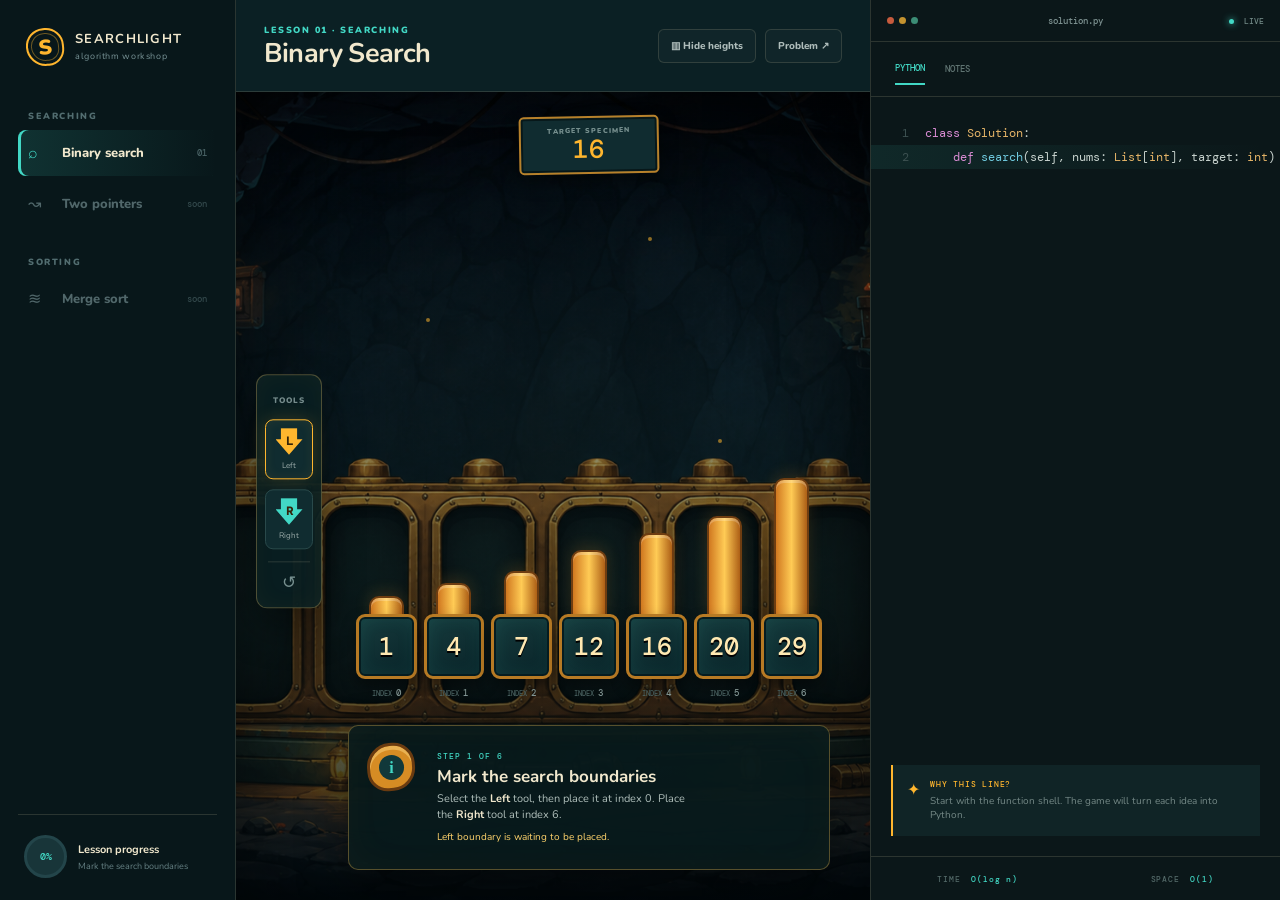
==== index.html @ 412e95cf "Build gamified binary search tutorial" ====
<!doctype html>
<html lang="en">
  <head>
    <meta charset="UTF-8" />
    <meta name="viewport" content="width=device-width, initial-scale=1.0" />
    <meta name="theme-color" content="#071419" />
    <title>Searchlight — Learn Binary Search</title>
    <link rel="preconnect" href="https://fonts.googleapis.com">
    <link rel="preconnect" href="https://fonts.gstatic.com" crossorigin>
    <link href="https://fonts.googleapis.com/css2?family=DM+Mono:wght@400;500&family=Nunito:wght@600;700;800;900&display=swap" rel="stylesheet">
    <link rel="stylesheet" href="styles.css" />
  </head>
  <body>
    <div class="app-shell">
      <aside class="lesson-nav" aria-label="Algorithm lessons">
        <a class="brand" href="#" aria-label="Searchlight home">
          <span class="brand-mark">S</span>
          <span class="brand-copy"><strong>SEARCHLIGHT</strong><small>algorithm workshop</small></span>
        </a>

        <p class="nav-label">SEARCHING</p>
        <button class="nav-item active" type="button">
          <span class="nav-icon">⌕</span><span>Binary search</span><em>01</em>
        </button>
        <button class="nav-item locked" type="button" disabled>
          <span class="nav-icon">↝</span><span>Two pointers</span><em>soon</em>
        </button>

        <p class="nav-label">SORTING</p>
        <button class="nav-item locked" type="button" disabled>
          <span class="nav-icon">≋</span><span>Merge sort</span><em>soon</em>
        </button>

        <div class="nav-footer">
          <div class="progress-ring" id="nav-progress">0%</div>
          <div><strong>Lesson progress</strong><small id="progress-copy">Set your boundaries</small></div>
        </div>
      </aside>

      <main class="game-panel">
        <header class="game-header">
          <div>
            <span class="eyebrow">LESSON 01 · SEARCHING</span>
            <h1>Binary Search</h1>
          </div>
          <div class="header-actions">
            <button class="sound-button" id="histogram-toggle" type="button" aria-pressed="true">▥ <span>Hide heights</span></button>
            <a class="reference-link" href="https://neetcode.io/problems/binary-search/question" target="_blank" rel="noreferrer">Problem ↗</a>
          </div>
        </header>

        <section class="game-world" aria-label="Interactive binary search game">
          <div class="atmosphere"><span></span><span></span><span></span></div>

          <aside class="tool-rack">
            <span class="tool-rack-label">TOOLS</span>
            <button class="pointer-tool left-tool active" data-tool="left" type="button">
              <span class="pointer-glyph">L</span><small>Left</small>
            </button>
            <button class="pointer-tool right-tool" data-tool="right" type="button">
              <span class="pointer-glyph">R</span><small>Right</small>
            </button>
            <div class="rack-line"></div>
            <button class="tiny-tool" id="reset-pointers" type="button" title="Reset pointers">↺</button>
          </aside>

          <div class="lesson-stage">
            <div class="target-readout">
              <span>TARGET SPECIMEN</span>
              <strong id="target-value">16</strong>
            </div>

            <div class="array-rig" id="array-rig" aria-label="Sorted array"></div>

            <div class="coach-box">
              <div class="coach-avatar" aria-hidden="true"><span>i</span></div>
              <div class="coach-copy">
                <span class="stage-count" id="stage-count">STEP 1 OF 6</span>
                <h2 id="coach-title">Mark the search boundaries</h2>
                <p id="coach-text">Select the <b>Left</b> tool, then place it at index 0. Place the <b>Right</b> tool at index 6.</p>
                <p class="range-sentence" id="range-sentence" aria-live="polite">No range selected yet.</p>
              </div>
              <div class="coach-actions" id="coach-actions"></div>
            </div>
          </div>
        </section>
      </main>

      <aside class="code-panel">
        <div class="code-heading">
          <div><span class="window-dot"></span><span class="window-dot"></span><span class="window-dot"></span></div>
          <span>solution.py</span>
          <span class="sync-status"><i></i> LIVE</span>
        </div>
        <div class="code-wrap">
          <div class="code-tabs"><button class="active">PYTHON</button><button id="notes-tab">NOTES</button></div>
          <pre class="code-block" id="code-block" aria-label="Python solution"></pre>
          <div class="code-note" id="code-note">
            <span class="note-pin">✦</span>
            <div><strong>YOUR CODEBOOK</strong><p>Each idea you master becomes a line of working code.</p></div>
          </div>
        </div>
        <div class="complexity-strip">
          <span>TIME <b>O(log n)</b></span>
          <span>SPACE <b>O(1)</b></span>
        </div>
      </aside>
    </div>

    <div class="modal-backdrop" id="concept-modal" hidden>
      <section class="concept-modal" role="dialog" aria-modal="true" aria-labelledby="modal-title">
        <button class="modal-close" id="modal-close" type="button" aria-label="Close">×</button>
        <div id="modal-content"></div>
      </section>
    </div>

    <script src="app.js"></script>
  </body>
</html>
---- styles.css ----
:root {
  --ink: #071419;
  --deep: #0a2025;
  --panel: #102c30;
  --paper: #f1e8cd;
  --paper-dim: #c8bfa8;
  --amber: #ffb62e;
  --amber-soft: #ffd36c;
  --teal: #42d8c5;
  --red: #ff6d4a;
  --line: rgba(235, 222, 183, .15);
  --nav-w: 236px;
  --code-w: 410px;
}

* { box-sizing: border-box; }
html, body { margin: 0; min-height: 100%; background: var(--ink); color: var(--paper); }
body { font-family: "Nunito", sans-serif; overflow: hidden; }
button, a { font: inherit; }
button { color: inherit; }

.app-shell {
  display: grid;
  grid-template-columns: var(--nav-w) minmax(560px, 1fr) var(--code-w);
  width: 100vw;
  height: 100vh;
  min-height: 700px;
}

.lesson-nav {
  position: relative;
  z-index: 10;
  padding: 28px 18px 22px;
  background: #08171a;
  border-right: 1px solid var(--line);
  display: flex;
  flex-direction: column;
}

.brand { color: var(--paper); text-decoration: none; display: flex; gap: 11px; align-items: center; margin: 0 8px 44px; }
.brand-mark {
  width: 38px; height: 38px; border: 2px solid var(--amber); color: var(--amber);
  display: grid; place-items: center; font-size: 21px; font-weight: 900;
  border-radius: 50% 50% 45% 55%; transform: rotate(-5deg);
  box-shadow: inset 0 0 0 3px #08171a, inset 0 0 0 4px rgba(255,182,46,.4);
}
.brand-copy { display: flex; flex-direction: column; line-height: 1.05; }
.brand-copy strong { letter-spacing: .1em; font-size: 13px; }
.brand-copy small { color: #789396; font-size: 9px; letter-spacing: .07em; margin-top: 5px; }
.nav-label { color: #526d70; font-size: 9px; font-weight: 900; letter-spacing: .18em; margin: 0 10px 8px; }
.nav-item {
  border: 0; background: transparent; width: 100%; min-height: 46px; padding: 0 10px;
  display: grid; grid-template-columns: 26px 1fr auto; gap: 8px; align-items: center;
  text-align: left; color: #789396; border-radius: 8px; margin-bottom: 5px; cursor: pointer;
}
.nav-item span:nth-child(2) { font-size: 13px; font-weight: 800; }
.nav-item em { font-style: normal; font: 500 9px "DM Mono"; color: #496265; }
.nav-item.active { color: var(--paper); background: linear-gradient(90deg, rgba(66,216,197,.14), transparent); box-shadow: inset 3px 0 var(--teal); }
.nav-item.active .nav-icon { color: var(--teal); }
.nav-item.locked { opacity: .65; cursor: not-allowed; }
.nav-label:not(:first-of-type) { margin-top: 24px; }
.nav-footer { margin-top: auto; border-top: 1px solid var(--line); padding: 20px 6px 0; display: flex; gap: 11px; align-items: center; }
.progress-ring { width: 43px; height: 43px; display: grid; place-items: center; border-radius: 50%; border: 3px solid #23454a; color: var(--teal); font: 500 10px "DM Mono"; }
.nav-footer div:last-child { display: flex; flex-direction: column; }
.nav-footer strong { font-size: 11px; }
.nav-footer small { color: #668184; font-size: 9px; margin-top: 3px; }

.game-panel { min-width: 0; display: flex; flex-direction: column; background: #0a1b1f; }
.game-header { height: 92px; flex: 0 0 92px; display: flex; align-items: center; justify-content: space-between; padding: 18px 28px; border-bottom: 1px solid var(--line); background: #0b2024; }
.eyebrow { display: block; color: var(--teal); font-size: 9px; font-weight: 900; letter-spacing: .17em; margin-bottom: 4px; }
h1 { font-size: 27px; line-height: 1; margin: 0; letter-spacing: -.03em; }
.header-actions { display: flex; gap: 9px; align-items: center; }
.sound-button, .reference-link { border: 1px solid var(--line); background: rgba(255,255,255,.025); color: #aebcba; border-radius: 6px; padding: 9px 12px; font-size: 10px; font-weight: 800; text-decoration: none; cursor: pointer; transition: .2s; }
.sound-button:hover, .reference-link:hover { border-color: rgba(255,182,46,.6); color: var(--paper); transform: translateY(-1px); }

.game-world {
  position: relative; flex: 1; min-height: 0; overflow: hidden;
  background: linear-gradient(rgba(2,12,15,.22), rgba(2,12,15,.72)), url("assets/search-rig-bg.png") center / cover no-repeat;
}
.game-world::after { content: ""; position: absolute; inset: 0; pointer-events: none; box-shadow: inset 0 0 120px rgba(0,0,0,.55); }
.atmosphere span { position: absolute; width: 4px; height: 4px; border-radius: 50%; background: var(--amber); opacity: .55; animation: float 7s infinite ease-in-out; }
.atmosphere span:nth-child(1) { left: 30%; top: 28%; }
.atmosphere span:nth-child(2) { left: 65%; top: 18%; animation-delay: -2s; }
.atmosphere span:nth-child(3) { left: 76%; top: 43%; animation-delay: -4s; }
@keyframes float { 50% { transform: translate(15px,-35px); opacity: .12; } }

.tool-rack { position: absolute; z-index: 4; left: 20px; top: 50%; transform: translateY(-52%); width: 66px; padding: 12px 8px; border: 1px solid rgba(255,207,109,.28); border-radius: 11px; background: rgba(9,31,34,.93); box-shadow: 0 18px 40px rgba(0,0,0,.4), inset 0 0 25px rgba(255,182,46,.04); text-align: center; }
.tool-rack-label { color: #758b8b; font-size: 8px; letter-spacing: .15em; font-weight: 900; }
.pointer-tool { width: 48px; height: 60px; margin-top: 10px; border: 1px solid #29494a; border-radius: 8px; background: #102c30; cursor: pointer; display: flex; flex-direction: column; align-items: center; justify-content: center; transition: .2s; }
.pointer-tool:hover { transform: translateY(-2px); border-color: #587575; }
.pointer-tool.active { border-color: var(--amber); box-shadow: 0 0 18px rgba(255,182,46,.18), inset 0 0 12px rgba(255,182,46,.08); }
.pointer-glyph { display: grid; place-items: center; width: 27px; height: 27px; clip-path: polygon(50% 100%, 0 42%, 20% 42%, 20% 0, 80% 0, 80% 42%, 100% 42%); background: var(--amber); color: #35230a; font: 900 12px "DM Mono"; }
.right-tool .pointer-glyph { background: var(--teal); }
.pointer-tool small { font-size: 8px; margin-top: 5px; color: #9cacaa; }
.rack-line { height: 1px; background: var(--line); margin: 12px 3px 8px; }
.tiny-tool { border: 0; background: transparent; color: #77908f; cursor: pointer; font-size: 17px; }

.lesson-stage { position: relative; z-index: 2; width: min(900px, calc(100% - 120px)); height: 100%; margin-left: 96px; display: flex; flex-direction: column; align-items: center; justify-content: flex-end; padding: 34px 16px 30px; }
.target-readout { position: absolute; top: 24px; left: 50%; transform: translateX(-50%) rotate(-1deg); min-width: 140px; padding: 8px 18px; text-align: center; background: #102c30; border: 2px solid #b7812b; border-radius: 5px; box-shadow: 0 7px 18px rgba(0,0,0,.35), inset 0 0 0 2px #071719; }
.target-readout span { display: block; color: #77908f; font-size: 7px; letter-spacing: .16em; font-weight: 900; }
.target-readout strong { display: block; color: var(--amber); font: 500 26px "DM Mono"; line-height: 1.1; }

.array-rig { width: min(760px, 100%); display: grid; grid-template-columns: repeat(7, 1fr); gap: 7px; align-items: end; margin-bottom: 26px; padding: 0 8px; }
.array-cell { position: relative; height: 280px; display: flex; flex-direction: column; justify-content: flex-end; align-items: stretch; cursor: pointer; user-select: none; outline: none; border: 0; padding: 0; color: inherit; background: transparent; }
.histogram { width: 58%; min-height: 10px; margin: 0 auto -4px; border-radius: 10px 10px 2px 2px; background: linear-gradient(90deg, #d07820, #ffcb55 50%, #ad5f16); border: 2px solid #6e3d11; box-shadow: inset 0 3px rgba(255,255,255,.22), 0 -4px 16px rgba(255,172,42,.14); transition: height .45s cubic-bezier(.2,.9,.3,1), opacity .25s, filter .3s; transform-origin: bottom; }
.cell-body { position: relative; height: 65px; display: grid; place-items: center; background: linear-gradient(150deg, #163b3d, #092328); border: 3px solid #b77a24; border-radius: 9px; box-shadow: inset 0 0 0 2px #061c20, inset 0 0 18px rgba(66,216,197,.1), 0 8px 15px rgba(0,0,0,.4); transition: .3s; }
.cell-value { color: #ffe9b2; font: 500 clamp(17px, 2vw, 25px) "DM Mono"; text-shadow: 0 2px #000; }
.cell-index { text-align: center; font: 500 9px "DM Mono"; color: #8ca09e; margin-top: 8px; }
.cell-index::before { content: "INDEX "; color: #506a69; font-size: 7px; }
.pointer-marker { position: absolute; bottom: -44px; left: 50%; transform: translateX(-50%); display: flex; gap: 2px; z-index: 5; }
.marker { width: 29px; height: 29px; display: grid; place-items: center; clip-path: polygon(50% 0, 100% 58%, 78% 58%, 78% 100%, 22% 100%, 22% 58%, 0 58%); color: #2d1b05; background: var(--amber); font: 900 11px "DM Mono"; filter: drop-shadow(0 4px 3px rgba(0,0,0,.5)); animation: markerIn .3s cubic-bezier(.2,1.5,.4,1); }
.marker.right { background: var(--teal); color: #062f2c; }
@keyframes markerIn { from { transform: translateY(12px); opacity: 0; } }
.array-cell.out-of-range .histogram { filter: grayscale(1) brightness(.32); opacity: .48; }
.array-cell.out-of-range .cell-body { filter: grayscale(.8) brightness(.45); border-color: #405151; transform: scale(.94); }
.array-cell.is-mid .cell-body { border-color: var(--amber-soft); transform: translateY(-6px); box-shadow: inset 0 0 0 2px #061c20, 0 0 28px rgba(255,182,46,.45); }
.array-cell.is-mid::before { content: "MID"; position: absolute; bottom: 119px; left: 50%; transform: translateX(-50%); color: var(--amber-soft); font: 900 9px "DM Mono"; letter-spacing: .12em; }
.array-cell.found .cell-body { border-color: var(--teal); animation: foundPulse .8s infinite alternate; }
@keyframes foundPulse { to { box-shadow: 0 0 36px rgba(66,216,197,.7), inset 0 0 20px rgba(66,216,197,.25); } }
.array-rig.hide-histograms .histogram { height: 4px !important; opacity: .12; }

.coach-box { width: min(760px, 100%); min-height: 145px; display: grid; grid-template-columns: 54px 1fr auto; gap: 16px; align-items: start; padding: 17px 18px; background: rgba(8,26,28,.96); border: 1px solid rgba(255,199,83,.32); border-radius: 10px; box-shadow: 0 20px 50px rgba(0,0,0,.45), inset 0 0 40px rgba(255,182,46,.035); }
.coach-avatar { width: 48px; height: 48px; display: grid; place-items: center; border-radius: 50% 44% 48% 42%; background: #d68c24; border: 3px solid #6a3b10; box-shadow: inset 0 4px rgba(255,222,139,.45); transform: rotate(-5deg); }
.coach-avatar span { width: 25px; height: 25px; display: grid; place-items: center; border-radius: 50%; background: #11383a; color: var(--teal); font-family: Georgia, serif; font-weight: 900; transform: rotate(5deg); }
.stage-count { color: var(--teal); font: 500 8px "DM Mono"; letter-spacing: .12em; }
.coach-copy h2 { margin: 3px 0 4px; font-size: 17px; line-height: 1.1; }
.coach-copy p { margin: 0; color: #aebdb9; font-size: 11px; line-height: 1.45; max-width: 550px; }
.coach-copy b { color: var(--paper); }
.coach-copy .range-sentence { color: var(--amber-soft); margin-top: 7px; font-size: 10px; }
.coach-actions { align-self: center; display: flex; flex-direction: column; gap: 7px; min-width: 108px; }
.action-button { border: 1px solid #8b621d; background: linear-gradient(#d99222, #a96916); color: #171109; border-radius: 5px; padding: 9px 12px; font-size: 10px; font-weight: 900; cursor: pointer; box-shadow: inset 0 2px rgba(255,228,151,.35), 0 4px 0 #56350c; transition: .15s; }
.action-button:hover { transform: translateY(-1px); filter: brightness(1.1); }
.action-button:active { transform: translateY(3px); box-shadow: inset 0 2px rgba(255,228,151,.35), 0 1px 0 #56350c; }
.action-button.secondary { color: #c2cfcb; border-color: #38595a; background: #143235; box-shadow: 0 3px 0 #061617; }
.action-button[disabled] { opacity: .4; cursor: not-allowed; }

.code-panel { min-width: 0; background: #0b1719; border-left: 1px solid var(--line); display: flex; flex-direction: column; }
.code-heading { height: 42px; padding: 0 16px; border-bottom: 1px solid var(--line); display: grid; grid-template-columns: 1fr auto 1fr; align-items: center; color: #7d9190; font: 500 9px "DM Mono"; }
.window-dot { display: inline-block; width: 7px; height: 7px; margin-right: 5px; border-radius: 50%; background: #3e5051; }
.window-dot:first-child { background: #c75b3d; }.window-dot:nth-child(2) { background: #c4932f; }.window-dot:nth-child(3) { background: #3c8d75; }
.sync-status { justify-self: end; color: #728a87; font-size: 8px; }
.sync-status i { display: inline-block; width: 5px; height: 5px; border-radius: 50%; background: var(--teal); margin-right: 5px; box-shadow: 0 0 7px var(--teal); }
.code-wrap { flex: 1; min-height: 0; display: flex; flex-direction: column; padding: 20px 0; }
.code-tabs { display: flex; gap: 20px; padding: 0 24px 11px; border-bottom: 1px solid var(--line); }
.code-tabs button { padding: 0 0 9px; border: 0; background: none; color: #617573; font: 500 9px "DM Mono"; cursor: pointer; }
.code-tabs button.active { color: var(--teal); border-bottom: 2px solid var(--teal); }
.code-block { margin: 0; padding: 24px 12px 24px 0; font: 400 12px/2 "DM Mono", monospace; overflow: auto; min-height: 325px; color: #c9d4cf; counter-reset: line; white-space: pre; }
.code-line { display: block; padding-left: 54px; position: relative; min-height: 24px; transition: .3s; }
.code-line::before { counter-increment: line; content: counter(line); position: absolute; left: 20px; width: 18px; color: #3c5050; text-align: right; }
.code-line.revealed { animation: typeLine .45s ease-out both; background: linear-gradient(90deg, rgba(66,216,197,.09), transparent); }
@keyframes typeLine { from { opacity: 0; transform: translateX(9px); } }
.kw { color: #db8dd5; }.fn { color: #70cbe0; }.type { color: #e6b568; }.num { color: #f29a72; }.comment { color: #55706f; }
.code-note { margin: auto 20px 0; padding: 14px; display: flex; gap: 10px; background: #102426; border-left: 2px solid var(--amber); }
.note-pin { color: var(--amber); }
.code-note strong { display: block; color: var(--amber); font: 500 8px "DM Mono"; letter-spacing: .1em; }
.code-note p { color: #748886; font-size: 10px; line-height: 1.4; margin: 5px 0 0; }
.complexity-strip { height: 44px; border-top: 1px solid var(--line); display: flex; align-items: center; justify-content: space-around; color: #536968; font: 500 8px "DM Mono"; letter-spacing: .1em; }
.complexity-strip b { color: var(--teal); font-weight: 500; margin-left: 5px; }

.modal-backdrop { position: fixed; z-index: 100; inset: 0; display: grid; place-items: center; padding: 30px; background: rgba(2,9,11,.84); backdrop-filter: blur(8px); }
.modal-backdrop[hidden] { display: none; }
.concept-modal { position: relative; width: min(680px, 100%); max-height: 90vh; overflow: auto; padding: 30px; border: 1px solid #9b6d27; border-radius: 12px; background: #0d2528; box-shadow: 0 30px 100px #000; }
.modal-close { position: absolute; right: 14px; top: 11px; border: 0; background: none; color: #819493; font-size: 24px; cursor: pointer; }
.concept-modal .eyebrow { margin-bottom: 8px; }
.concept-modal h2 { font-size: 26px; margin: 0 0 9px; }
.concept-modal > div > p { color: #aab9b5; font-size: 13px; line-height: 1.6; }
.pointer-demo { margin: 22px 0; padding: 18px; background: #091b1e; border-radius: 8px; }
.demo-array { display: flex; justify-content: center; gap: 6px; }
.demo-cell { width: 58px; height: 54px; display: grid; place-items: center; border: 2px solid #6b8338; background: #153436; border-radius: 5px; font: 500 16px "DM Mono"; position: relative; }
.demo-cell.single { border-color: var(--amber); box-shadow: 0 0 18px rgba(255,182,46,.25); }
.demo-pointers { display: grid; grid-template-columns: 1fr 1fr; gap: 8px; margin-top: 24px; }
.demo-pointers div { padding: 10px; color: #b4c0bd; font: 400 10px/1.5 "DM Mono"; background: #112d30; border-top: 2px solid #536568; }
.demo-pointers .correct { border-color: var(--teal); }
.demo-pointers .wrong { border-color: var(--red); }
.demo-pointers b { display: block; margin-bottom: 5px; }
.quiz-options { display: grid; grid-template-columns: 1fr 1fr; gap: 10px; margin-top: 18px; }
.quiz-option { border: 1px solid #416062; background: #102f32; border-radius: 7px; padding: 13px; text-align: left; cursor: pointer; }
.quiz-option:hover { border-color: var(--amber); }
.quiz-option.correct { border-color: var(--teal); background: rgba(66,216,197,.12); }
.quiz-option.wrong { border-color: var(--red); animation: shake .3s; }
@keyframes shake { 33% { transform: translateX(-4px); } 66% { transform: translateX(4px); } }
.math-board { padding: 17px; margin: 18px 0; border-radius: 8px; background: #091a1d; font: 400 14px/1.8 "DM Mono"; color: #c7d2cd; }
.math-board strong { color: var(--amber); }
.modal-feedback { min-height: 20px; color: var(--amber-soft); font-size: 11px; margin-top: 10px; }

@media (max-width: 1220px) {
  :root { --nav-w: 76px; --code-w: 350px; }
  .lesson-nav { padding-inline: 10px; }
  .brand { margin-inline: auto; }.brand-copy, .nav-label, .nav-item span:nth-child(2), .nav-item em, .nav-footer div:last-child { display: none; }
  .nav-item { grid-template-columns: 1fr; text-align: center; }.nav-icon { font-size: 18px; }
  .nav-footer { justify-content: center; }.game-header { padding-inline: 20px; }
}
@media (max-width: 930px) {
  body { overflow: auto; }.app-shell { height: auto; min-height: 100vh; grid-template-columns: 64px 1fr; }
  .code-panel { grid-column: 2; min-height: 620px; }.game-panel { min-height: 700px; }.lesson-nav { position: fixed; width: 64px; height: 100vh; }
  .lesson-stage { width: calc(100% - 85px); margin-left: 75px; }.array-cell { height: 245px; }.coach-box { grid-template-columns: 44px 1fr; }.coach-actions { grid-column: 2; flex-direction: row; }
}
@media (max-width: 640px) {
  .app-shell { display: block; }.lesson-nav { z-index: 20; top: auto; bottom: 0; width: 100%; height: 62px; padding: 6px 14px; flex-direction: row; align-items: center; border-top: 1px solid var(--line); }
  .brand { margin: 0 auto 0 0; }.brand-mark { width: 34px; height: 34px; }.nav-item { width: 46px; margin: 0; }.nav-footer, .nav-label { display: none; }
  .game-header { height: 82px; padding: 14px; }.header-actions .sound-button span { display: none; }.game-world { min-height: 690px; }
  .lesson-stage { width: 100%; margin: 0; padding: 30px 10px 20px 66px; }.tool-rack { left: 8px; }.array-rig { gap: 3px; }.array-cell { height: 230px; }.cell-body { height: 54px; border-width: 2px; }.cell-index::before { display: none; }
  .coach-box { grid-template-columns: 1fr; }.coach-avatar { display: none; }.coach-actions { grid-column: 1; }.code-panel { margin-bottom: 62px; min-height: 600px; }.concept-modal { padding: 24px 18px; }.quiz-options, .demo-pointers { grid-template-columns: 1fr; }
}

@media (prefers-reduced-motion: reduce) { *, *::before, *::after { animation-duration: .01ms !important; transition-duration: .01ms !important; } }
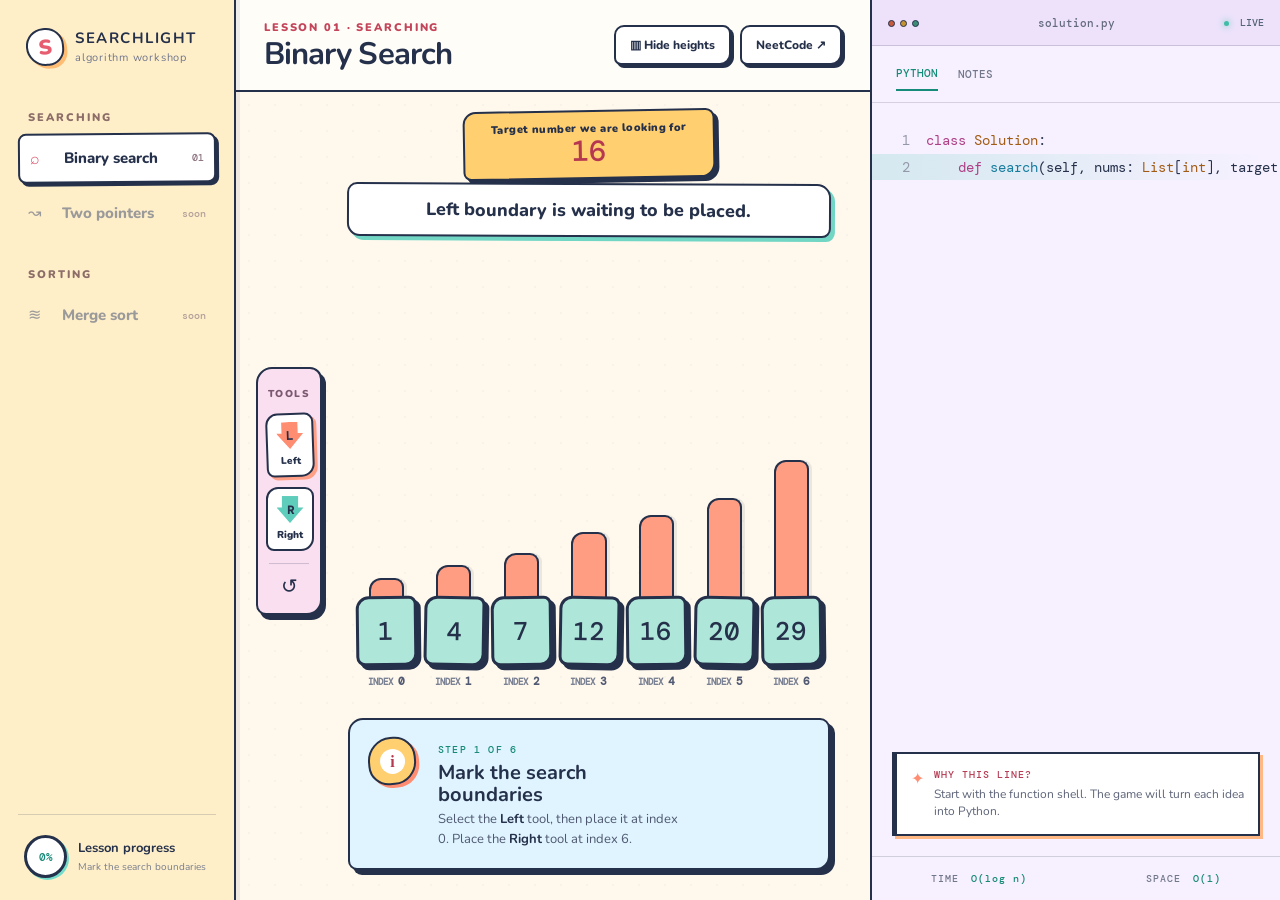
==== commit 9f2a5e28: "Brighten tutorial and promote live range" ====
--- a/index.html
+++ b/index.html
@@ -45,7 +45,7 @@
           </div>
           <div class="header-actions">
             <button class="sound-button" id="histogram-toggle" type="button" aria-pressed="true">▥ <span>Hide heights</span></button>
-            <a class="reference-link" href="https://neetcode.io/problems/binary-search/question" target="_blank" rel="noreferrer">Problem ↗</a>
+            <a class="reference-link" href="https://neetcode.io/problems/binary-search/question" target="_blank" rel="noreferrer">NeetCode ↗</a>
           </div>
         </header>
 
@@ -66,9 +66,11 @@
 
           <div class="lesson-stage">
             <div class="target-readout">
-              <span>TARGET SPECIMEN</span>
+              <span>Target number we are looking for</span>
               <strong id="target-value">16</strong>
             </div>
+
+            <p class="range-sentence" id="range-sentence" aria-live="polite">No range selected yet.</p>
 
             <div class="array-rig" id="array-rig" aria-label="Sorted array"></div>
 
@@ -78,7 +80,6 @@
                 <span class="stage-count" id="stage-count">STEP 1 OF 6</span>
                 <h2 id="coach-title">Mark the search boundaries</h2>
                 <p id="coach-text">Select the <b>Left</b> tool, then place it at index 0. Place the <b>Right</b> tool at index 6.</p>
-                <p class="range-sentence" id="range-sentence" aria-live="polite">No range selected yet.</p>
               </div>
               <div class="coach-actions" id="coach-actions"></div>
             </div>
--- a/styles.css
+++ b/styles.css
@@ -1,20 +1,20 @@
 :root {
-  --ink: #071419;
-  --deep: #0a2025;
-  --panel: #102c30;
-  --paper: #f1e8cd;
-  --paper-dim: #c8bfa8;
-  --amber: #ffb62e;
-  --amber-soft: #ffd36c;
-  --teal: #42d8c5;
-  --red: #ff6d4a;
-  --line: rgba(235, 222, 183, .15);
+  --ink: #25304a;
+  --deep: #fff8ed;
+  --panel: #ffffff;
+  --paper: #25304a;
+  --paper-dim: #5f6780;
+  --amber: #ff8d72;
+  --amber-soft: #d74f62;
+  --teal: #40bda8;
+  --red: #df5267;
+  --line: rgba(37, 48, 74, .16);
   --nav-w: 236px;
   --code-w: 410px;
 }
 
 * { box-sizing: border-box; }
-html, body { margin: 0; min-height: 100%; background: var(--ink); color: var(--paper); }
+html, body { margin: 0; min-height: 100%; background: #fff8ed; color: var(--paper); }
 body { font-family: "Nunito", sans-serif; overflow: hidden; }
 button, a { font: inherit; }
 button { color: inherit; }
@@ -204,3 +204,214 @@
 }
 
 @media (prefers-reduced-motion: reduce) { *, *::before, *::after { animation-duration: .01ms !important; transition-duration: .01ms !important; } }
+
+/* Bright hand-drawn theme */
+.lesson-nav {
+  background: #ffefc9;
+  border-right: 2px solid var(--ink);
+  box-shadow: 4px 0 0 rgba(37,48,74,.08);
+}
+.brand-mark {
+  background: #fff;
+  border-color: var(--ink);
+  color: #e65e70;
+  box-shadow: 3px 3px 0 #ffbd74;
+}
+.brand-copy strong { font-size: 15px; }
+.brand-copy small { color: #70778d; font-size: 11px; }
+.nav-label { color: #8c6d68; font-size: 11px; }
+.nav-item { color: #666d82; min-height: 50px; }
+.nav-item span:nth-child(2) { font-size: 15px; }
+.nav-item em { color: #8c7380; font-size: 10px; }
+.nav-item.active {
+  color: var(--ink);
+  background: #fff;
+  box-shadow: 3px 3px 0 var(--ink);
+  border: 2px solid var(--ink);
+  transform: rotate(-.5deg);
+}
+.nav-item.active .nav-icon { color: #df5267; }
+.nav-footer { border-color: rgba(37,48,74,.18); }
+.progress-ring { border-color: var(--ink); background: #fff !important; color: #168977; font-size: 11px; box-shadow: 2px 2px 0 #74dcca; }
+.nav-footer strong { color: var(--ink); font-size: 13px; }
+.nav-footer small { color: #777d8d; font-size: 10px; }
+
+.game-panel { background: #fff8ed; }
+.game-header {
+  background: #fffdf8;
+  border-bottom: 2px solid var(--ink);
+}
+.eyebrow { color: #c4455a; font-size: 11px; }
+h1 { color: var(--ink); font-size: 31px; }
+.sound-button, .reference-link {
+  border: 2px solid var(--ink);
+  background: #fff;
+  color: var(--ink);
+  border-radius: 10px 8px 11px 7px;
+  padding: 10px 14px;
+  font-size: 12px;
+  box-shadow: 3px 3px 0 var(--ink);
+}
+.sound-button:hover, .reference-link:hover { border-color: var(--ink); color: #c4455a; transform: translate(-1px,-1px); box-shadow: 5px 5px 0 #ffc67a; }
+
+.game-world {
+  background: #fff8ed;
+  overflow: hidden;
+}
+.game-world::after {
+  box-shadow: none;
+  background-image: radial-gradient(circle, rgba(37,48,74,.11) 1.2px, transparent 1.2px);
+  background-size: 26px 26px;
+  opacity: .28;
+}
+.atmosphere { display: none; }
+
+.tool-rack {
+  background: #f9dff0;
+  border: 2px solid var(--ink);
+  border-radius: 16px 12px 15px 10px;
+  box-shadow: 4px 5px 0 var(--ink);
+}
+.tool-rack-label { color: #7b5870; font-size: 10px; }
+.pointer-tool {
+  background: #fff;
+  border: 2px solid var(--ink);
+  border-radius: 12px 9px 13px 8px;
+  height: 64px;
+}
+.pointer-tool.active { border-color: var(--ink); box-shadow: 3px 3px 0 #ff9f86; transform: rotate(-2deg); }
+.right-tool.active { box-shadow: 3px 3px 0 #6fd5c4; transform: rotate(2deg); }
+.pointer-glyph { background: #ff8d72; color: var(--ink); }
+.right-tool .pointer-glyph { background: #5ecdbb; color: var(--ink); }
+.pointer-tool small { color: var(--ink); font-size: 10px; font-weight: 900; }
+.rack-line { background: rgba(37,48,74,.2); }
+.tiny-tool { color: var(--ink); font-size: 20px; }
+
+.lesson-stage { justify-content: flex-end; padding-top: 150px; }
+.target-readout {
+  top: 18px;
+  min-width: 252px;
+  padding: 9px 18px;
+  background: #ffcf70;
+  border: 2px solid var(--ink);
+  border-radius: 13px 9px 14px 8px;
+  box-shadow: 4px 4px 0 var(--ink);
+}
+.target-readout span { color: var(--ink); font-size: 11px; letter-spacing: .04em; text-transform: none; }
+.target-readout strong { color: #b63850; font-size: 29px; }
+.range-sentence {
+  position: absolute;
+  z-index: 4;
+  top: 91px;
+  left: 50%;
+  width: min(760px, calc(100% - 30px));
+  margin: 0;
+  padding: 13px 20px;
+  transform: translateX(-50%) rotate(.25deg);
+  background: #fff;
+  color: var(--ink);
+  border: 2px solid var(--ink);
+  border-radius: 10px 14px 9px 13px;
+  box-shadow: 4px 4px 0 #72d6c5;
+  text-align: center;
+  font-size: clamp(15px, 1.4vw, 19px);
+  line-height: 1.35;
+  font-weight: 800;
+  animation: noteIn .25s ease-out;
+}
+.range-sentence b { color: #c33f57; }
+@keyframes noteIn { from { opacity: .5; transform: translateX(-50%) translateY(-4px) rotate(-.5deg); } }
+
+.array-rig { margin-bottom: 30px; }
+.histogram {
+  background: #ff9d83;
+  border: 2px solid var(--ink);
+  border-bottom: 0;
+  box-shadow: 3px 0 0 rgba(37,48,74,.09);
+  border-radius: 12px 9px 0 0;
+}
+.cell-body {
+  height: 70px;
+  background: #aee7da;
+  border: 3px solid var(--ink);
+  border-radius: 13px 8px 12px 9px;
+  box-shadow: 4px 4px 0 var(--ink);
+}
+.array-cell:nth-child(even) .cell-body { transform: rotate(1deg); }
+.array-cell:nth-child(odd) .cell-body { transform: rotate(-.7deg); }
+.cell-value { color: var(--ink); font-size: clamp(20px, 2vw, 28px); text-shadow: none; font-weight: 500; }
+.cell-index { color: #515a72; font-size: 11px; font-weight: 900; }
+.cell-index::before { color: #7b8294; font-size: 9px; }
+.marker { background: #ff8d72; color: var(--ink); filter: drop-shadow(2px 3px 0 var(--ink)); }
+.marker.right { background: #58cbb8; color: var(--ink); }
+.array-cell.out-of-range .histogram { filter: grayscale(.6); opacity: .25; }
+.array-cell.out-of-range .cell-body { filter: grayscale(.6); opacity: .38; border-color: #7e8493; box-shadow: 2px 2px 0 #7e8493; }
+.array-cell.is-mid .cell-body { border-color: var(--ink); background: #ffd36f; box-shadow: 5px 6px 0 #df5267; }
+.array-cell.is-mid::before { color: #b63850; font-size: 11px; }
+.array-cell.found .cell-body { border-color: var(--ink); background: #72dfbd; }
+
+.coach-box {
+  min-height: 152px;
+  background: #dff4ff;
+  border: 2px solid var(--ink);
+  border-radius: 15px 10px 14px 9px;
+  box-shadow: 5px 5px 0 var(--ink);
+}
+.coach-avatar { background: #ffcf70; border: 2px solid var(--ink); box-shadow: 3px 3px 0 #ff8d72; }
+.coach-avatar span { background: #fff; color: #b63850; }
+.stage-count { color: #168977; font-size: 10px; }
+.coach-copy h2 { color: var(--ink); font-size: 20px; }
+.coach-copy p { color: #4f5870; font-size: 13px; line-height: 1.5; }
+.coach-copy b { color: var(--ink); }
+.action-button {
+  border: 2px solid var(--ink);
+  background: #ffcf70;
+  color: var(--ink);
+  border-radius: 10px 7px 11px 8px;
+  padding: 10px 13px;
+  font-size: 12px;
+  box-shadow: 3px 4px 0 var(--ink);
+}
+.action-button:active { box-shadow: 1px 1px 0 var(--ink); }
+.action-button.secondary { color: var(--ink); border-color: var(--ink); background: #fff; box-shadow: 3px 4px 0 var(--ink); }
+
+.code-panel { background: #f7f1ff; border-left: 2px solid var(--ink); }
+.code-heading { height: 46px; color: #646b80; border-color: rgba(37,48,74,.18); font-size: 11px; background: #eee2fb; }
+.window-dot { border: 1px solid var(--ink); }
+.sync-status { color: #526277; font-size: 10px; }
+.code-tabs { border-color: rgba(37,48,74,.16); }
+.code-tabs button { color: #72778c; font-size: 11px; }
+.code-tabs button.active { color: #158c79; border-color: #158c79; }
+.code-block { color: var(--ink); font-size: 14px; line-height: 1.9; }
+.code-line::before { color: #9598aa; }
+.code-line.revealed { background: linear-gradient(90deg, rgba(89,202,184,.22), transparent); }
+.kw { color: #ae3f86; }.fn { color: #167d9e; }.type { color: #a25b13; }.num { color: #c64751; }.comment { color: #71778b; }
+.code-note { background: #fff; border: 2px solid var(--ink); border-left-width: 5px; box-shadow: 3px 3px 0 #ffb883; }
+.code-note strong { color: #b63d55; font-size: 10px; }
+.code-note p { color: #5d6478; font-size: 12px; }
+.complexity-strip { border-color: rgba(37,48,74,.18); color: #72788c; font-size: 10px; }
+.complexity-strip b { color: #168977; }
+
+.modal-backdrop { background: rgba(37,48,74,.48); }
+.concept-modal { background: #fffaf0; border: 2px solid var(--ink); box-shadow: 8px 8px 0 var(--ink); }
+.modal-close { color: var(--ink); }
+.concept-modal h2 { color: var(--ink); font-size: 29px; }
+.concept-modal > div > p { color: #545c72; font-size: 15px; }
+.pointer-demo, .math-board { background: #f1edff; border: 2px dashed #7e7197; color: var(--ink); }
+.demo-cell { background: #aee7da; border-color: var(--ink); color: var(--ink); }
+.demo-cell.single { border-color: var(--ink); box-shadow: 3px 3px 0 #ff8d72; }
+.demo-pointers div { color: #4e566b; background: #fff; }
+.quiz-option { border: 2px solid var(--ink); background: #fff; color: var(--ink); font-size: 13px; box-shadow: 3px 3px 0 #c6b7dd; }
+.modal-feedback { color: #b63850; font-size: 13px; }
+
+@media (max-width: 640px) {
+  .game-world { min-height: 720px; }
+  .lesson-stage { padding-top: 164px; }
+  .target-readout { top: 18px; min-width: 236px; }
+  .range-sentence { top: 94px; width: calc(100% - 24px); margin-left: 0; padding: 11px 12px; font-size: 14px; }
+  .array-cell { height: 238px; }
+  .cell-body { height: 58px; }
+  .coach-copy h2 { font-size: 18px; }
+  .coach-copy p { font-size: 12px; }
+  .lesson-nav { background: #ffefc9; border-top: 2px solid var(--ink); }
+}
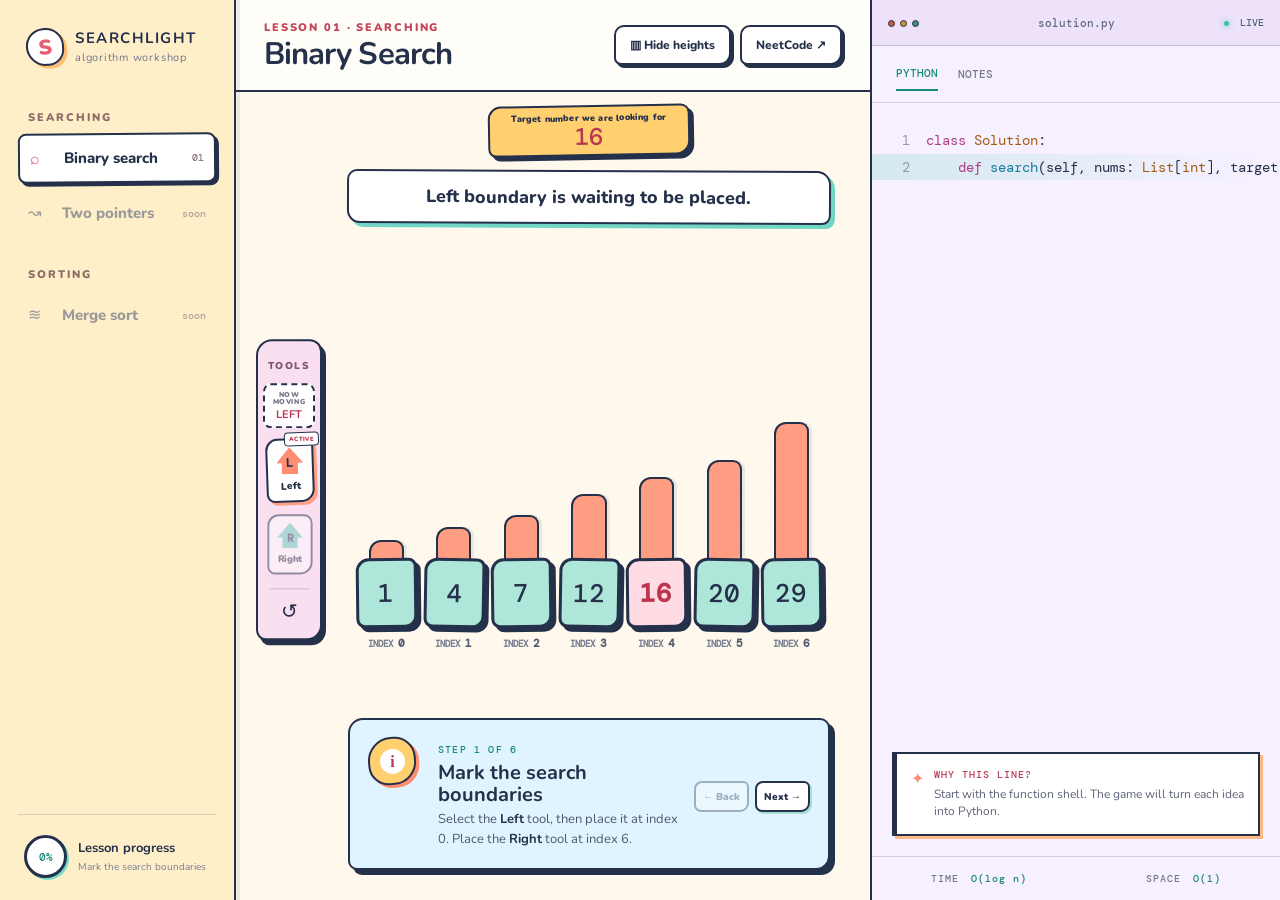
==== commit 31454033: "Make pointers draggable and sync live code" ====
--- a/index.html
+++ b/index.html
@@ -54,6 +54,10 @@
 
           <aside class="tool-rack">
             <span class="tool-rack-label">TOOLS</span>
+            <div class="active-pointer-status">
+              <small id="active-pointer-mode">NOW MOVING</small>
+              <strong id="active-pointer-name">LEFT</strong>
+            </div>
             <button class="pointer-tool left-tool active" data-tool="left" type="button">
               <span class="pointer-glyph">L</span><small>Left</small>
             </button>
--- a/styles.css
+++ b/styles.css
@@ -89,7 +89,7 @@
 .pointer-tool { width: 48px; height: 60px; margin-top: 10px; border: 1px solid #29494a; border-radius: 8px; background: #102c30; cursor: pointer; display: flex; flex-direction: column; align-items: center; justify-content: center; transition: .2s; }
 .pointer-tool:hover { transform: translateY(-2px); border-color: #587575; }
 .pointer-tool.active { border-color: var(--amber); box-shadow: 0 0 18px rgba(255,182,46,.18), inset 0 0 12px rgba(255,182,46,.08); }
-.pointer-glyph { display: grid; place-items: center; width: 27px; height: 27px; clip-path: polygon(50% 100%, 0 42%, 20% 42%, 20% 0, 80% 0, 80% 42%, 100% 42%); background: var(--amber); color: #35230a; font: 900 12px "DM Mono"; }
+.pointer-glyph { display: grid; place-items: center; width: 27px; height: 27px; padding-top: 5px; clip-path: polygon(50% 0, 100% 58%, 80% 58%, 80% 100%, 20% 100%, 20% 58%, 0 58%); background: var(--amber); color: #35230a; font: 900 12px "DM Mono"; }
 .right-tool .pointer-glyph { background: var(--teal); }
 .pointer-tool small { font-size: 8px; margin-top: 5px; color: #9cacaa; }
 .rack-line { height: 1px; background: var(--line); margin: 12px 3px 8px; }
@@ -101,15 +101,16 @@
 .target-readout strong { display: block; color: var(--amber); font: 500 26px "DM Mono"; line-height: 1.1; }
 
 .array-rig { width: min(760px, 100%); display: grid; grid-template-columns: repeat(7, 1fr); gap: 7px; align-items: end; margin-bottom: 26px; padding: 0 8px; }
-.array-cell { position: relative; height: 280px; display: flex; flex-direction: column; justify-content: flex-end; align-items: stretch; cursor: pointer; user-select: none; outline: none; border: 0; padding: 0; color: inherit; background: transparent; }
+.array-cell { position: relative; height: 250px; display: flex; flex-direction: column; justify-content: flex-end; align-items: stretch; cursor: pointer; user-select: none; outline: none; border: 0; padding: 0; color: inherit; background: transparent; }
 .histogram { width: 58%; min-height: 10px; margin: 0 auto -4px; border-radius: 10px 10px 2px 2px; background: linear-gradient(90deg, #d07820, #ffcb55 50%, #ad5f16); border: 2px solid #6e3d11; box-shadow: inset 0 3px rgba(255,255,255,.22), 0 -4px 16px rgba(255,172,42,.14); transition: height .45s cubic-bezier(.2,.9,.3,1), opacity .25s, filter .3s; transform-origin: bottom; }
 .cell-body { position: relative; height: 65px; display: grid; place-items: center; background: linear-gradient(150deg, #163b3d, #092328); border: 3px solid #b77a24; border-radius: 9px; box-shadow: inset 0 0 0 2px #061c20, inset 0 0 18px rgba(66,216,197,.1), 0 8px 15px rgba(0,0,0,.4); transition: .3s; }
 .cell-value { color: #ffe9b2; font: 500 clamp(17px, 2vw, 25px) "DM Mono"; text-shadow: 0 2px #000; }
 .cell-index { text-align: center; font: 500 9px "DM Mono"; color: #8ca09e; margin-top: 8px; }
 .cell-index::before { content: "INDEX "; color: #506a69; font-size: 7px; }
-.pointer-marker { position: absolute; bottom: -44px; left: 50%; transform: translateX(-50%); display: flex; gap: 2px; z-index: 5; }
-.marker { width: 29px; height: 29px; display: grid; place-items: center; clip-path: polygon(50% 0, 100% 58%, 78% 58%, 78% 100%, 22% 100%, 22% 58%, 0 58%); color: #2d1b05; background: var(--amber); font: 900 11px "DM Mono"; filter: drop-shadow(0 4px 3px rgba(0,0,0,.5)); animation: markerIn .3s cubic-bezier(.2,1.5,.4,1); }
-.marker.right { background: var(--teal); color: #062f2c; }
+.pointer-marker { position: absolute; bottom: -52px; left: 50%; transform: translateX(-50%); display: flex; gap: 2px; z-index: 5; }
+.marker-handle { width: 42px; height: 52px; display: flex; flex-direction: column; align-items: center; position: relative; }
+.marker { width: 36px; height: 36px; display: grid; place-items: center; clip-path: polygon(50% 0, 100% 58%, 78% 58%, 78% 100%, 22% 100%, 22% 58%, 0 58%); color: #2d1b05; background: var(--amber); font: 900 12px "DM Mono"; filter: drop-shadow(0 4px 3px rgba(0,0,0,.5)); animation: markerIn .3s cubic-bezier(.2,1.5,.4,1); }
+.marker-handle.right .marker { background: var(--teal); color: #062f2c; }
 @keyframes markerIn { from { transform: translateY(12px); opacity: 0; } }
 .array-cell.out-of-range .histogram { filter: grayscale(1) brightness(.32); opacity: .48; }
 .array-cell.out-of-range .cell-body { filter: grayscale(.8) brightness(.45); border-color: #405151; transform: scale(.94); }
@@ -128,6 +129,9 @@
 .coach-copy b { color: var(--paper); }
 .coach-copy .range-sentence { color: var(--amber-soft); margin-top: 7px; font-size: 10px; }
 .coach-actions { align-self: center; display: flex; flex-direction: column; gap: 7px; min-width: 108px; }
+.step-nav { display: grid; grid-template-columns: 1fr 1fr; gap: 6px; margin-top: 4px; }
+.step-button { min-height: 31px; padding: 5px 7px; border: 1px solid #38595a; border-radius: 6px; background: #143235; color: #c2cfcb; font-size: 9px; font-weight: 900; cursor: pointer; }
+.step-button:disabled { opacity: .35; cursor: not-allowed; }
 .action-button { border: 1px solid #8b621d; background: linear-gradient(#d99222, #a96916); color: #171109; border-radius: 5px; padding: 9px 12px; font-size: 10px; font-weight: 900; cursor: pointer; box-shadow: inset 0 2px rgba(255,228,151,.35), 0 4px 0 #56350c; transition: .15s; }
 .action-button:hover { transform: translateY(-1px); filter: brightness(1.1); }
 .action-button:active { transform: translateY(3px); box-shadow: inset 0 2px rgba(255,228,151,.35), 0 1px 0 #56350c; }
@@ -273,6 +277,9 @@
   box-shadow: 4px 5px 0 var(--ink);
 }
 .tool-rack-label { color: #7b5870; font-size: 10px; }
+.active-pointer-status { margin: 8px -3px 2px; padding: 6px 3px; border: 2px dashed var(--ink); border-radius: 8px; background: #fff; line-height: 1.05; }
+.active-pointer-status small { display: block; color: #777084; font-size: 7px; font-weight: 900; letter-spacing: .08em; }
+.active-pointer-status strong { display: block; margin-top: 3px; color: #bd354f; font-size: 11px; }
 .pointer-tool {
   background: #fff;
   border: 2px solid var(--ink);
@@ -289,20 +296,20 @@
 
 .lesson-stage { justify-content: flex-end; padding-top: 150px; }
 .target-readout {
-  top: 18px;
-  min-width: 252px;
-  padding: 9px 18px;
+  top: 13px;
+  min-width: 202px;
+  padding: 5px 14px 4px;
   background: #ffcf70;
   border: 2px solid var(--ink);
   border-radius: 13px 9px 14px 8px;
   box-shadow: 4px 4px 0 var(--ink);
 }
-.target-readout span { color: var(--ink); font-size: 11px; letter-spacing: .04em; text-transform: none; }
-.target-readout strong { color: #b63850; font-size: 29px; }
+.target-readout span { color: var(--ink); font-size: 9px; letter-spacing: .02em; text-transform: none; }
+.target-readout strong { color: #b63850; font-size: 24px; }
 .range-sentence {
   position: absolute;
   z-index: 4;
-  top: 91px;
+  top: 78px;
   left: 50%;
   width: min(760px, calc(100% - 30px));
   margin: 0;
@@ -322,7 +329,7 @@
 .range-sentence b { color: #c33f57; }
 @keyframes noteIn { from { opacity: .5; transform: translateX(-50%) translateY(-4px) rotate(-.5deg); } }
 
-.array-rig { margin-bottom: 30px; }
+.array-rig { margin-bottom: 68px; }
 .histogram {
   background: #ff9d83;
   border: 2px solid var(--ink);
@@ -340,10 +347,22 @@
 .array-cell:nth-child(even) .cell-body { transform: rotate(1deg); }
 .array-cell:nth-child(odd) .cell-body { transform: rotate(-.7deg); }
 .cell-value { color: var(--ink); font-size: clamp(20px, 2vw, 28px); text-shadow: none; font-weight: 500; }
+.array-cell.is-target .cell-body { background: #ffdce3; }
+.array-cell.is-target .cell-value { color: #bd354f; font-weight: 900; }
 .cell-index { color: #515a72; font-size: 11px; font-weight: 900; }
 .cell-index::before { color: #7b8294; font-size: 9px; }
 .marker { background: #ff8d72; color: var(--ink); filter: drop-shadow(2px 3px 0 var(--ink)); }
-.marker.right { background: #58cbb8; color: var(--ink); }
+.marker-handle.right .marker { background: #58cbb8; color: var(--ink); }
+.marker-handle[role="slider"] { cursor: grab; touch-action: none; opacity: .5; transition: transform .18s, opacity .18s, filter .18s; }
+.marker-handle[role="slider"]::after { content: ""; position: absolute; inset: -7px -6px; }
+.marker-handle[role="slider"].active { opacity: 1; transform: translateY(-4px) scale(1.12); filter: drop-shadow(2px 3px 0 rgba(37,48,74,.18)); }
+.marker-handle small { margin-top: 3px; padding: 1px 5px; border: 1px solid var(--ink); border-radius: 5px; background: #fff; color: var(--ink); font: 900 7px "Nunito"; letter-spacing: .08em; }
+.is-dragging-pointer, .is-dragging-pointer * { cursor: grabbing !important; }
+.is-dragging-pointer .array-cell:not(.out-of-range) .cell-body { border-style: dashed; }
+.pointer-tool:not(.active) { opacity: .48; transform: scale(.94); }
+.pointer-tool.active { position: relative; opacity: 1; }
+.pointer-tool:disabled { cursor: not-allowed; filter: grayscale(.55); opacity: .42; box-shadow: none; }
+.pointer-tool.active::after { content: "ACTIVE"; position: absolute; right: -8px; top: -8px; padding: 2px 4px; border: 1px solid var(--ink); border-radius: 4px; background: #fff; color: #bd354f; font-size: 6px; font-weight: 900; letter-spacing: .05em; }
 .array-cell.out-of-range .histogram { filter: grayscale(.6); opacity: .25; }
 .array-cell.out-of-range .cell-body { filter: grayscale(.6); opacity: .38; border-color: #7e8493; box-shadow: 2px 2px 0 #7e8493; }
 .array-cell.is-mid .cell-body { border-color: var(--ink); background: #ffd36f; box-shadow: 5px 6px 0 #df5267; }
@@ -374,6 +393,10 @@
 }
 .action-button:active { box-shadow: 1px 1px 0 var(--ink); }
 .action-button.secondary { color: var(--ink); border-color: var(--ink); background: #fff; box-shadow: 3px 4px 0 var(--ink); }
+.step-nav { margin-top: 5px; }
+.step-button { border: 2px solid var(--ink); background: #fff; color: var(--ink); border-radius: 8px 6px 9px 7px; font-size: 10px; box-shadow: 2px 2px 0 #a9dcd4; transition: .15s; }
+.step-button:not(:disabled):hover { transform: translateY(-1px); box-shadow: 3px 3px 0 #ffb486; }
+.step-button:disabled { box-shadow: none; }
 
 .code-panel { background: #f7f1ff; border-left: 2px solid var(--ink); }
 .code-heading { height: 46px; color: #646b80; border-color: rgba(37,48,74,.18); font-size: 11px; background: #eee2fb; }
@@ -389,6 +412,7 @@
 .code-note { background: #fff; border: 2px solid var(--ink); border-left-width: 5px; box-shadow: 3px 3px 0 #ffb883; }
 .code-note strong { color: #b63d55; font-size: 10px; }
 .code-note p { color: #5d6478; font-size: 12px; }
+.code-note p b { color: #bd354f; }
 .complexity-strip { border-color: rgba(37,48,74,.18); color: #72788c; font-size: 10px; }
 .complexity-strip b { color: #168977; }
 
@@ -407,9 +431,10 @@
 @media (max-width: 640px) {
   .game-world { min-height: 720px; }
   .lesson-stage { padding-top: 164px; }
-  .target-readout { top: 18px; min-width: 236px; }
-  .range-sentence { top: 94px; width: calc(100% - 24px); margin-left: 0; padding: 11px 12px; font-size: 14px; }
-  .array-cell { height: 238px; }
+  .target-readout { top: 12px; min-width: 198px; }
+  .range-sentence { top: 78px; width: calc(100% - 24px); margin-left: 0; padding: 11px 12px; font-size: 14px; }
+  .array-cell { height: 208px; }
+  .array-rig { margin-bottom: 66px; }
   .cell-body { height: 58px; }
   .coach-copy h2 { font-size: 18px; }
   .coach-copy p { font-size: 12px; }
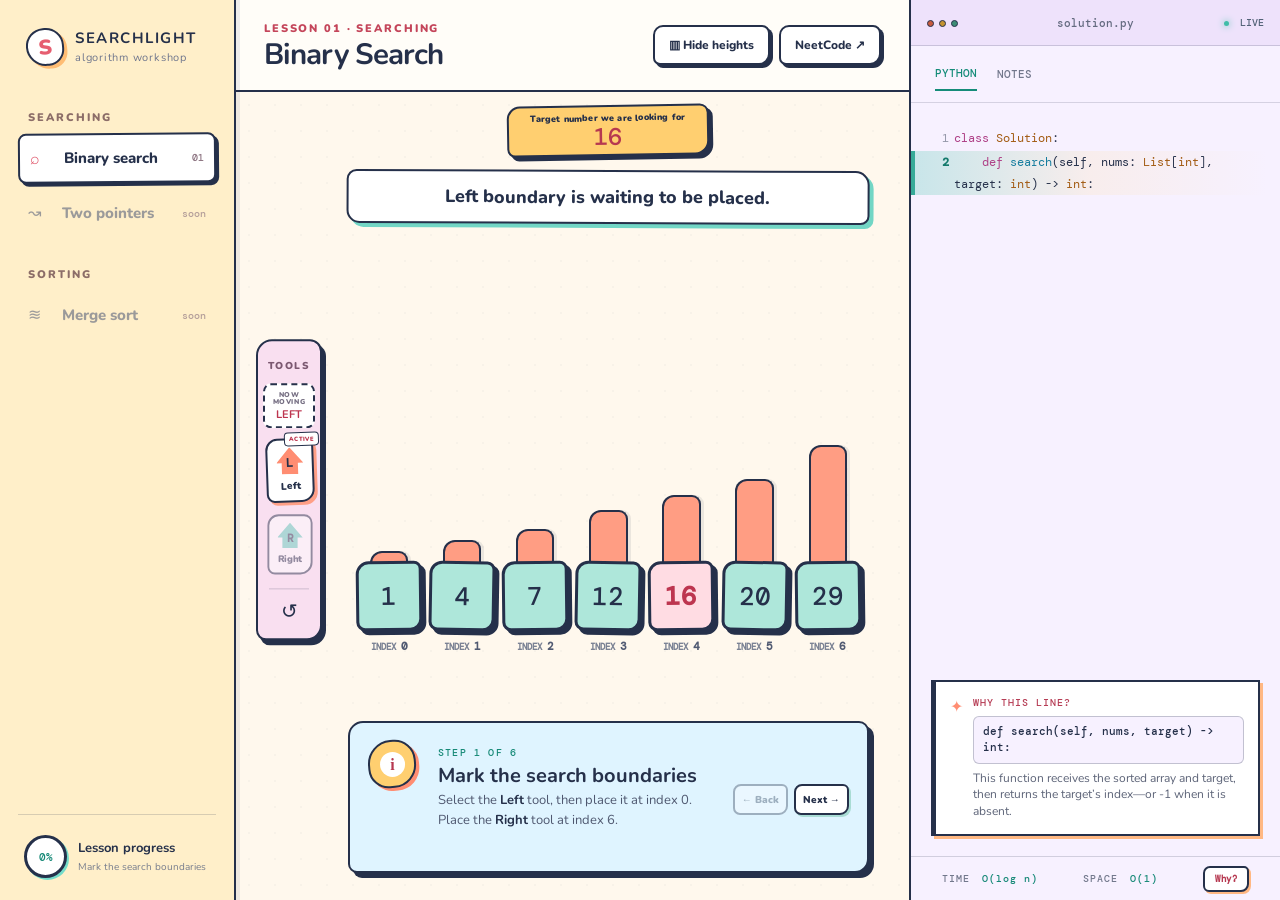
==== commit 62443b42: "Explain binary search complexity interactively" ====
--- a/index.html
+++ b/index.html
@@ -108,6 +108,7 @@
         <div class="complexity-strip">
           <span>TIME <b>O(log n)</b></span>
           <span>SPACE <b>O(1)</b></span>
+          <button class="complexity-why" id="complexity-why" type="button" aria-haspopup="dialog">Why?</button>
         </div>
       </aside>
     </div>
--- a/styles.css
+++ b/styles.css
@@ -115,7 +115,36 @@
 .array-cell.out-of-range .histogram { filter: grayscale(1) brightness(.32); opacity: .48; }
 .array-cell.out-of-range .cell-body { filter: grayscale(.8) brightness(.45); border-color: #405151; transform: scale(.94); }
 .array-cell.is-mid .cell-body { border-color: var(--amber-soft); transform: translateY(-6px); box-shadow: inset 0 0 0 2px #061c20, 0 0 28px rgba(255,182,46,.45); }
-.array-cell.is-mid::before { content: "MID"; position: absolute; bottom: 119px; left: 50%; transform: translateX(-50%); color: var(--amber-soft); font: 900 9px "DM Mono"; letter-spacing: .12em; }
+.array-cell.is-mid::before { display: none; }
+.mid-label {
+  align-self: center;
+  position: relative;
+  z-index: 4;
+  margin-bottom: 7px;
+  padding: 4px 10px 3px;
+  color: var(--ink);
+  background: #fff7cd;
+  border: 2px solid var(--ink);
+  border-radius: 9px 7px 8px 6px;
+  box-shadow: 3px 3px 0 #ff8d72;
+  font: 1000 clamp(11px, 1.25vw, 15px) "Nunito", sans-serif;
+  line-height: 1;
+  letter-spacing: .12em;
+  animation: midLabelIn .35s cubic-bezier(.2,1.35,.4,1);
+}
+.mid-label::after {
+  content: "";
+  position: absolute;
+  left: 50%;
+  bottom: -7px;
+  width: 8px;
+  height: 8px;
+  background: #fff7cd;
+  border-right: 2px solid var(--ink);
+  border-bottom: 2px solid var(--ink);
+  transform: translateX(-50%) rotate(45deg);
+}
+@keyframes midLabelIn { from { opacity: 0; transform: translateY(8px) scale(.82); } }
 .array-cell.found .cell-body { border-color: var(--teal); animation: foundPulse .8s infinite alternate; }
 @keyframes foundPulse { to { box-shadow: 0 0 36px rgba(66,216,197,.7), inset 0 0 20px rgba(66,216,197,.25); } }
 .array-rig.hide-histograms .histogram { height: 4px !important; opacity: .12; }
@@ -158,8 +187,10 @@
 .note-pin { color: var(--amber); }
 .code-note strong { display: block; color: var(--amber); font: 500 8px "DM Mono"; letter-spacing: .1em; }
 .code-note p { color: #748886; font-size: 10px; line-height: 1.4; margin: 5px 0 0; }
-.complexity-strip { height: 44px; border-top: 1px solid var(--line); display: flex; align-items: center; justify-content: space-around; color: #536968; font: 500 8px "DM Mono"; letter-spacing: .1em; }
+.complexity-strip { min-height: 44px; padding: 6px 12px; border-top: 1px solid var(--line); display: flex; align-items: center; justify-content: space-around; gap: 8px; color: #536968; font: 500 8px "DM Mono"; letter-spacing: .1em; }
 .complexity-strip b { color: var(--teal); font-weight: 500; margin-left: 5px; }
+.complexity-why { padding: 5px 10px; border: 1px solid currentColor; border-radius: 7px 5px 8px 6px; background: transparent; color: var(--teal); font-size: 9px; font-weight: 900; letter-spacing: .05em; cursor: pointer; transition: transform .18s, box-shadow .18s, background .18s; }
+.complexity-why:hover { transform: translateY(-1px); background: rgba(64,189,168,.1); }
 
 .modal-backdrop { position: fixed; z-index: 100; inset: 0; display: grid; place-items: center; padding: 30px; background: rgba(2,9,11,.84); backdrop-filter: blur(8px); }
 .modal-backdrop[hidden] { display: none; }
@@ -366,7 +397,7 @@
 .array-cell.out-of-range .histogram { filter: grayscale(.6); opacity: .25; }
 .array-cell.out-of-range .cell-body { filter: grayscale(.6); opacity: .38; border-color: #7e8493; box-shadow: 2px 2px 0 #7e8493; }
 .array-cell.is-mid .cell-body { border-color: var(--ink); background: #ffd36f; box-shadow: 5px 6px 0 #df5267; }
-.array-cell.is-mid::before { color: #b63850; font-size: 11px; }
+.array-cell.is-mid::before { display: none; }
 .array-cell.found .cell-body { border-color: var(--ink); background: #72dfbd; }
 
 .coach-box {
@@ -393,6 +424,10 @@
 }
 .action-button:active { box-shadow: 1px 1px 0 var(--ink); }
 .action-button.secondary { color: var(--ink); border-color: var(--ink); background: #fff; box-shadow: 3px 4px 0 var(--ink); }
+.action-button.choice,
+.action-button.choice.secondary { background: #ddd2f4; color: var(--ink); border-color: var(--ink); box-shadow: 3px 4px 0 #9ed8cd; }
+.action-button.choice:hover,
+.action-button.choice.secondary:hover { background: #d1c4ee; filter: none; }
 .step-nav { margin-top: 5px; }
 .step-button { border: 2px solid var(--ink); background: #fff; color: var(--ink); border-radius: 8px 6px 9px 7px; font-size: 10px; box-shadow: 2px 2px 0 #a9dcd4; transition: .15s; }
 .step-button:not(:disabled):hover { transform: translateY(-1px); box-shadow: 3px 3px 0 #ffb486; }
@@ -405,9 +440,12 @@
 .code-tabs { border-color: rgba(37,48,74,.16); }
 .code-tabs button { color: #72778c; font-size: 11px; }
 .code-tabs button.active { color: #158c79; border-color: #158c79; }
-.code-block { color: var(--ink); font-size: 14px; line-height: 1.9; }
+.code-block { color: var(--ink); font-size: 13px; line-height: 1.82; }
 .code-line::before { color: #9598aa; }
 .code-line.revealed { background: linear-gradient(90deg, rgba(89,202,184,.22), transparent); }
+.code-line.active-line { background: linear-gradient(90deg, rgba(89,202,184,.3), rgba(255,211,111,.13), transparent); box-shadow: inset 4px 0 #36aa98; animation: codeFocus .58s ease-out; }
+.code-line.active-line::before { color: #147a6c; font-weight: 900; }
+@keyframes codeFocus { from { background-color: rgba(255,211,111,.48); transform: translateX(7px); } to { background-color: transparent; transform: none; } }
 .kw { color: #ae3f86; }.fn { color: #167d9e; }.type { color: #a25b13; }.num { color: #c64751; }.comment { color: #71778b; }
 .code-note { background: #fff; border: 2px solid var(--ink); border-left-width: 5px; box-shadow: 3px 3px 0 #ffb883; }
 .code-note strong { color: #b63d55; font-size: 10px; }
@@ -415,6 +453,8 @@
 .code-note p b { color: #bd354f; }
 .complexity-strip { border-color: rgba(37,48,74,.18); color: #72788c; font-size: 10px; }
 .complexity-strip b { color: #168977; }
+.complexity-why { border: 2px solid var(--ink); background: #fff; color: #b63850; box-shadow: 2px 2px 0 #ffb883; }
+.complexity-why:hover { background: #fff3ca; box-shadow: 3px 3px 0 #ff9ca7; }
 
 .modal-backdrop { background: rgba(37,48,74,.48); }
 .concept-modal { background: #fffaf0; border: 2px solid var(--ink); box-shadow: 8px 8px 0 var(--ink); }
@@ -440,3 +480,138 @@
   .coach-copy p { font-size: 12px; }
   .lesson-nav { background: #ffefc9; border-top: 2px solid var(--ink); }
 }
+
+/* Clear line-by-line explanations and animated one-cell comparison */
+.note-line { display: block; margin: 7px 0 6px; padding: 7px 9px; border: 1px solid rgba(37,48,74,.25); border-radius: 6px; background: #f7f1ff; color: var(--ink); font: 500 11px/1.45 "DM Mono"; white-space: pre-wrap; }
+.concept-modal { width: min(820px, 100%); }
+.concept-modal > div > p { font-size: 17px; line-height: 1.65; }
+.condition-demos { display: grid; grid-template-columns: 1fr 1fr; gap: 14px; margin: 22px 0; }
+.condition-case { padding: 16px; border: 2px solid var(--ink); border-radius: 14px 10px 13px 9px; background: #ffe5e7; box-shadow: 4px 4px 0 var(--ink); overflow: hidden; }
+.condition-case header { display: grid; grid-template-columns: 1fr auto; gap: 3px 10px; align-items: center; }
+.condition-case header span { color: #a84959; font-size: 10px; font-weight: 900; letter-spacing: .1em; }
+.condition-case header code { grid-column: 1; color: var(--ink); font: 500 15px "DM Mono"; }
+.condition-case header b { grid-column: 2; grid-row: 1 / 3; color: #167c6c; font-size: 11px; }
+.wrong-case { background: #ffd9dd; }
+.wrong-case header b { color: #be354f; }
+.one-cell-scene { position: relative; height: 100px; margin: 12px 0 9px; display: grid; place-items: center; }
+.lone-cell { position: relative; z-index: 1; width: 70px; height: 66px; display: grid; place-items: center; border: 3px solid var(--ink); border-radius: 12px 8px 13px 9px; background: #ff8793; color: #7f1930; font: 900 24px "DM Mono"; box-shadow: 4px 4px 0 var(--ink); transition: .35s ease; }
+.case-pointer { position: absolute; z-index: 3; left: 50%; width: 30px; height: 26px; display: grid; place-items: center; color: var(--ink); font: 900 11px "DM Mono"; transition: .35s ease; filter: drop-shadow(0 2px 0 rgba(37,48,74,.18)); }
+.case-pointer.left { top: 0; margin-left: -15px; background: #ff9b7e; clip-path: polygon(50% 100%, 0 42%, 20% 42%, 20% 0, 80% 0, 80% 42%, 100% 42%); }
+.case-pointer.right { bottom: -1px; margin-left: -15px; background: #58cbb8; clip-path: polygon(50% 0, 100% 58%, 80% 58%, 80% 100%, 20% 100%, 20% 58%, 0 58%); }
+.case-timeline { list-style: none; padding: 0; margin: 0; display: grid; gap: 7px; }
+.case-timeline li { display: grid; grid-template-columns: 25px 1fr; gap: 8px; align-items: start; padding: 8px; border-radius: 7px; background: rgba(255,255,255,.62); color: #4e556b; font-size: 13px; line-height: 1.45; opacity: .4; transition: .28s ease; }
+.case-timeline li > b { width: 23px; height: 23px; display: grid; place-items: center; border-radius: 50%; background: #fff; color: #b6314c; }
+.case-timeline code { color: var(--ink); font: 600 11px "DM Mono"; }
+.condition-demos[data-step="1"] .case-timeline li:nth-child(1),
+.condition-demos[data-step="2"] .case-timeline li:nth-child(2),
+.condition-demos[data-step="3"] .case-timeline li:nth-child(3) { opacity: 1; transform: translateX(3px); background: #fff; box-shadow: 2px 2px 0 rgba(37,48,74,.18); }
+.condition-demos[data-step="2"] .correct-case .lone-cell { background: #ffd36f; transform: scale(1.08); }
+.condition-demos[data-step="2"] .wrong-case .lone-cell { box-shadow: 4px 4px 0 var(--ink), 0 0 0 5px rgba(190,53,79,.18); }
+.condition-demos[data-step="3"] .correct-case .case-pointer.left { transform: translateX(46px); }
+.condition-demos[data-step="3"] .wrong-case .lone-cell { opacity: .34; filter: grayscale(.7); }
+.demo-controls { grid-column: 1 / -1; display: grid; grid-template-columns: 1fr auto 1fr; align-items: center; gap: 12px; padding: 4px 2px 0; }
+.demo-controls strong { color: var(--ink); font: 700 12px "DM Mono"; }
+.demo-controls button { justify-self: end; min-width: 108px; padding: 9px 12px; border: 2px solid var(--ink); border-radius: 8px 6px 9px 7px; background: #fff; color: var(--ink); font-size: 12px; font-weight: 900; box-shadow: 3px 3px 0 #ff9ca7; cursor: pointer; }
+.demo-controls button:last-child { justify-self: start; }
+.demo-controls button:disabled { opacity: .35; box-shadow: none; cursor: not-allowed; }
+
+/* Complexity lab: manual halving alongside constant-memory illustration */
+.complexity-lesson { display: grid; grid-template-columns: 1.2fr .8fr; gap: 18px; margin-top: 22px; }
+.complexity-lesson section { padding: 18px; border: 2px solid var(--ink); border-radius: 15px 10px 14px 9px; box-shadow: 4px 4px 0 var(--ink); }
+.complexity-time-demo { background: #e2f7f2; }
+.complexity-space-demo { background: #f1eaff; }
+.complexity-lesson section > header { display: flex; justify-content: space-between; align-items: center; margin-bottom: 18px; }
+.complexity-lesson section > header span { color: #747b8e; font-size: 10px; font-weight: 900; letter-spacing: .14em; }
+.complexity-lesson section > header strong { color: #168977; font: 900 19px "DM Mono"; }
+.halving-stage { min-height: 66px; display: flex; align-items: center; justify-content: center; gap: 5px; padding: 10px; border: 2px dashed #71968f; border-radius: 10px; background: rgba(255,255,255,.65); }
+.complexity-cell { width: 31px; height: 38px; display: grid; place-items: center; border: 2px solid var(--ink); border-radius: 8px 6px 9px 7px; font-size: 10px; transition: opacity .28s, transform .28s, background .28s; animation: complexityCellIn .3s ease-out both; }
+.complexity-cell.kept { background: #73d9c3; color: #19695d; }
+.complexity-cell.discarded { background: #f2dfe2; color: #b34d60; opacity: .32; transform: scale(.82); }
+@keyframes complexityCellIn { from { opacity: 0; transform: translateY(8px) scale(.85); } }
+.round-label { display: block; margin-top: 13px; color: var(--ink); font-size: 16px; }
+.complexity-time-demo > p, .complexity-space-demo > p { min-height: 48px; color: #565e72; font-size: 14px; line-height: 1.5; }
+.complexity-controls { grid-template-columns: auto 1fr auto; margin-top: 13px; }
+.complexity-controls strong { text-align: center; }
+.memory-shelf { display: grid; grid-template-columns: repeat(3, 1fr); gap: 7px; margin: 25px 0 18px; }
+.memory-shelf span { display: grid; gap: 5px; text-align: center; }
+.memory-shelf b { color: #6d5f86; font: 700 11px "DM Mono"; }
+.memory-shelf i { min-height: 44px; display: grid; place-items: center; border: 2px solid var(--ink); border-radius: 9px 7px 8px 6px; background: #fff; color: #b63850; box-shadow: 2px 2px 0 #c8b7e4; font: normal 900 18px "DM Mono"; }
+.constant-memory-note { display: grid; gap: 4px; margin-top: 19px; padding: 11px; border-left: 5px solid #b63850; background: rgba(255,255,255,.65); }
+.constant-memory-note b { color: var(--ink); font-size: 13px; }
+.constant-memory-note span { color: #666d80; font-size: 12px; }
+
+@media (max-width: 640px) {
+  .condition-demos { grid-template-columns: 1fr; }
+  .complexity-lesson { grid-template-columns: 1fr; }
+  .demo-controls { grid-column: 1; grid-template-columns: 1fr auto 1fr; }
+  .demo-controls button { min-width: 84px; padding-inline: 7px; font-size: 10px; }
+}
+
+/* Fluid workspace: preserve all three panes without clipping */
+body { overflow: auto; }
+.app-shell {
+  width: 100%;
+  height: 100svh;
+  min-height: 0;
+  grid-template-columns: var(--nav-w) minmax(0, 1fr) clamp(320px, 29vw, 430px);
+}
+.game-panel, .code-panel { min-width: 0; min-height: 0; }
+.game-world { overflow-x: hidden; overflow-y: auto; }
+.game-header { gap: 14px; padding-inline: clamp(16px, 2.2vw, 28px); }
+.game-header h1 { font-size: clamp(25px, 2.3vw, 31px); }
+.lesson-stage { padding-bottom: clamp(12px, 3svh, 30px); }
+.array-cell { height: clamp(180px, 31svh, 250px); }
+.histogram { height: calc(10px + var(--value) * clamp(1.8px, .42svh, 4.2px)); }
+.array-rig { gap: clamp(3px, .65vw, 7px); margin-bottom: clamp(54px, 9svh, 68px); }
+.coach-box { min-height: clamp(125px, 21svh, 152px); }
+.code-wrap { overflow: hidden; }
+.code-block {
+  flex: 1 1 auto;
+  min-height: 0;
+  overflow-x: hidden;
+  overflow-y: auto;
+  white-space: pre-wrap;
+  overflow-wrap: anywhere;
+  font-size: clamp(10.5px, .95vw, 13px);
+}
+.code-line { padding-left: clamp(38px, 3.4vw, 48px); padding-right: 8px; }
+.code-line::before { left: clamp(11px, 1.6vw, 20px); }
+.code-note { flex: 0 0 auto; max-height: 38svh; overflow-y: auto; }
+.quiz-option:disabled { cursor: default; }
+
+@media (max-width: 1220px) and (min-width: 931px) {
+  :root { --nav-w: 76px; }
+  .app-shell { grid-template-columns: 76px minmax(0, 1fr) clamp(290px, 32vw, 370px); }
+  .lesson-stage { width: calc(100% - 92px); margin-left: 82px; padding-inline: 8px; }
+  .tool-rack { left: 10px; }
+  .array-rig, .coach-box { width: min(100%, 760px); }
+  .cell-index::before { display: none; }
+}
+
+@media (max-height: 740px) and (min-width: 931px) {
+  .game-header { height: 76px; flex-basis: 76px; padding-block: 12px; }
+  .array-cell { height: clamp(172px, 29svh, 205px); }
+  .histogram { height: calc(8px + var(--value) * clamp(1.55px, .34svh, 3px)); }
+  .array-rig { margin-bottom: 54px; }
+  .coach-box { min-height: 126px; padding-block: 13px; }
+  .lesson-stage { padding-bottom: 12px; }
+  .target-readout { top: 8px; }
+  .range-sentence { top: 68px; padding-block: 10px; }
+}
+
+@media (max-width: 930px) {
+  .app-shell { height: auto; min-height: 100svh; grid-template-columns: 64px minmax(0, 1fr); grid-template-rows: auto auto; }
+  .game-panel { grid-column: 2; grid-row: 1; min-height: max(620px, 100svh); }
+  .code-panel { grid-column: 2; grid-row: 2; min-height: min(680px, 100svh); }
+  .lesson-stage { width: calc(100% - 78px); margin-left: 70px; padding-inline: 8px; }
+  .array-cell { height: clamp(195px, 28svh, 230px); }
+  .code-block { font-size: 13px; }
+}
+
+@media (max-width: 640px) {
+  .app-shell { display: block; }
+  .game-panel { min-height: 700px; }
+  .lesson-stage { width: 100%; margin-left: 0; padding-left: 66px; }
+  .array-cell { height: clamp(190px, 25svh, 215px); }
+  .code-panel { min-height: 620px; }
+}
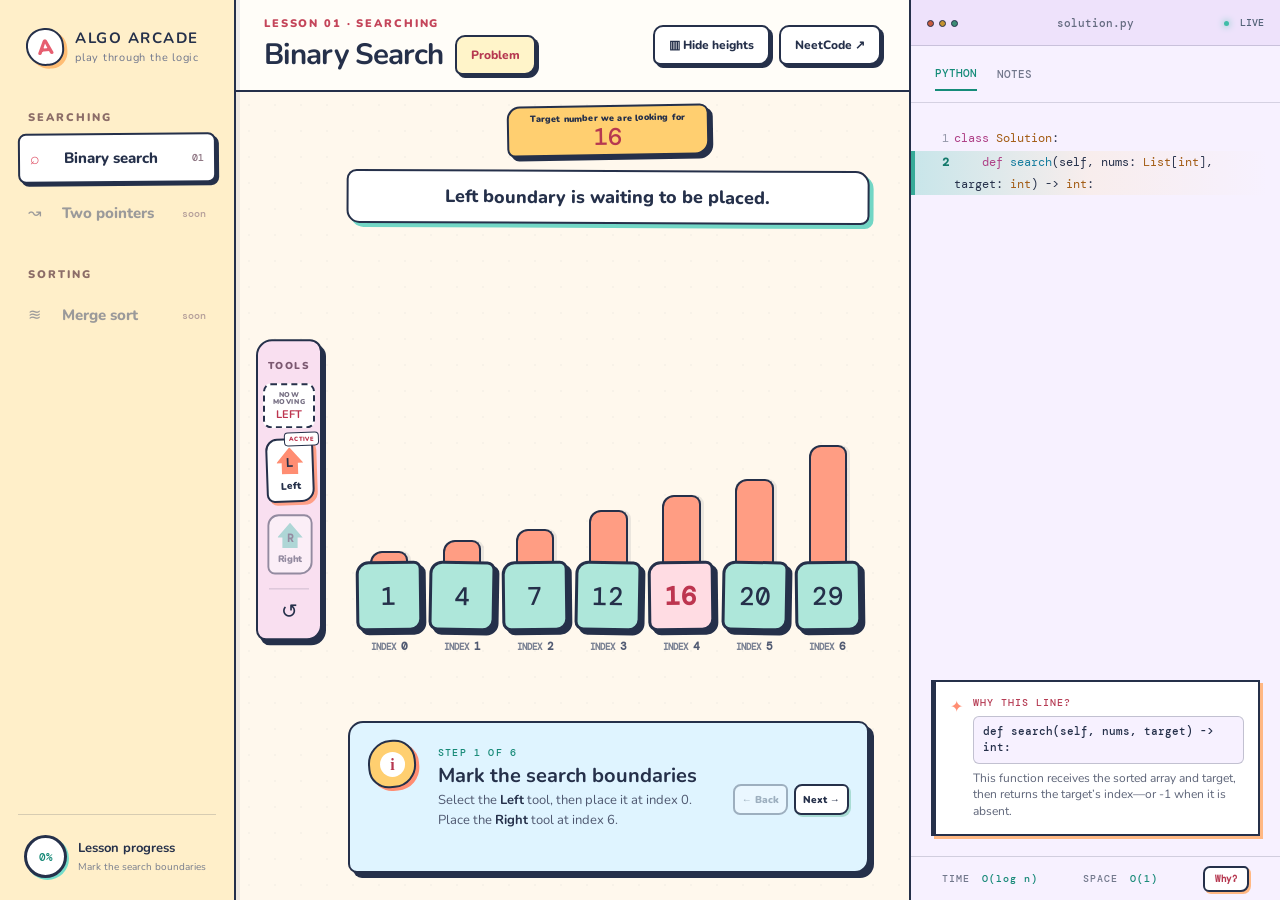
==== commit beeb6520: "Add problem sheet and rebrand as Algo Arcade" ====
--- a/index.html
+++ b/index.html
@@ -3,8 +3,8 @@
   <head>
     <meta charset="UTF-8" />
     <meta name="viewport" content="width=device-width, initial-scale=1.0" />
-    <meta name="theme-color" content="#071419" />
-    <title>Searchlight — Learn Binary Search</title>
+    <meta name="theme-color" content="#fff8ed" />
+    <title>Algo Arcade — Gamified Coding Questions</title>
     <link rel="preconnect" href="https://fonts.googleapis.com">
     <link rel="preconnect" href="https://fonts.gstatic.com" crossorigin>
     <link href="https://fonts.googleapis.com/css2?family=DM+Mono:wght@400;500&family=Nunito:wght@600;700;800;900&display=swap" rel="stylesheet">
@@ -13,9 +13,9 @@
   <body>
     <div class="app-shell">
       <aside class="lesson-nav" aria-label="Algorithm lessons">
-        <a class="brand" href="#" aria-label="Searchlight home">
-          <span class="brand-mark">S</span>
-          <span class="brand-copy"><strong>SEARCHLIGHT</strong><small>algorithm workshop</small></span>
+        <a class="brand" href="#" aria-label="Algo Arcade home">
+          <span class="brand-mark">A</span>
+          <span class="brand-copy"><strong>ALGO ARCADE</strong><small>play through the logic</small></span>
         </a>
 
         <p class="nav-label">SEARCHING</p>
@@ -41,11 +41,14 @@
         <header class="game-header">
           <div>
             <span class="eyebrow">LESSON 01 · SEARCHING</span>
-            <h1>Binary Search</h1>
+            <div class="lesson-title-row">
+              <h1>Binary Search</h1>
+              <button class="problem-button" id="problem-button" type="button" aria-haspopup="dialog">Problem</button>
+            </div>
           </div>
           <div class="header-actions">
             <button class="sound-button" id="histogram-toggle" type="button" aria-pressed="true">▥ <span>Hide heights</span></button>
-            <a class="reference-link" href="https://neetcode.io/problems/binary-search/question" target="_blank" rel="noreferrer">NeetCode ↗</a>
+            <a class="reference-link" href="https://neetcode.io/problems/binary-search/question?list=neetcode150" target="_blank" rel="noreferrer">NeetCode ↗</a>
           </div>
         </header>
 
--- a/styles.css
+++ b/styles.css
@@ -69,9 +69,11 @@
 .game-header { height: 92px; flex: 0 0 92px; display: flex; align-items: center; justify-content: space-between; padding: 18px 28px; border-bottom: 1px solid var(--line); background: #0b2024; }
 .eyebrow { display: block; color: var(--teal); font-size: 9px; font-weight: 900; letter-spacing: .17em; margin-bottom: 4px; }
 h1 { font-size: 27px; line-height: 1; margin: 0; letter-spacing: -.03em; }
+.lesson-title-row { display: flex; align-items: center; gap: 11px; }
 .header-actions { display: flex; gap: 9px; align-items: center; }
-.sound-button, .reference-link { border: 1px solid var(--line); background: rgba(255,255,255,.025); color: #aebcba; border-radius: 6px; padding: 9px 12px; font-size: 10px; font-weight: 800; text-decoration: none; cursor: pointer; transition: .2s; }
-.sound-button:hover, .reference-link:hover { border-color: rgba(255,182,46,.6); color: var(--paper); transform: translateY(-1px); }
+.sound-button, .reference-link, .problem-button { border: 1px solid var(--line); background: rgba(255,255,255,.025); color: #aebcba; border-radius: 6px; padding: 9px 12px; font-size: 10px; font-weight: 800; text-decoration: none; cursor: pointer; transition: .2s; }
+.sound-button:hover, .reference-link:hover, .problem-button:hover { border-color: rgba(255,182,46,.6); color: var(--paper); transform: translateY(-1px); }
+.problem-button { padding: 5px 9px; }
 
 .game-world {
   position: relative; flex: 1; min-height: 0; overflow: hidden;
@@ -217,6 +219,22 @@
 .math-board { padding: 17px; margin: 18px 0; border-radius: 8px; background: #091a1d; font: 400 14px/1.8 "DM Mono"; color: #c7d2cd; }
 .math-board strong { color: var(--amber); }
 .modal-feedback { min-height: 20px; color: var(--amber-soft); font-size: 11px; margin-top: 10px; }
+.problem-sheet { display: grid; grid-template-columns: 1fr 1fr; gap: 16px; margin-top: 20px; }
+.problem-sheet section { padding: 16px; border: 2px solid var(--ink); border-radius: 13px 9px 12px 8px; box-shadow: 3px 3px 0 var(--ink); }
+.problem-task { grid-column: 1 / -1; background: #e2f7f2; }
+.problem-examples { background: #fff0d0; }
+.problem-constraints { background: #f1eaff; }
+.problem-sheet h3 { margin: 0 0 9px; color: var(--ink); font-size: 15px; }
+.problem-sheet p { margin: 6px 0; color: #535b70; font-size: 14px; line-height: 1.55; }
+.problem-sheet code { font-family: "DM Mono", monospace; }
+.problem-example { display: grid; gap: 6px; margin-top: 10px; padding: 11px; border: 1px dashed #8a7759; border-radius: 8px; background: rgba(255,255,255,.7); }
+.problem-example b { color: #a54557; font-size: 11px; text-transform: uppercase; letter-spacing: .08em; }
+.problem-example code { color: var(--ink); font-size: 12px; line-height: 1.6; }
+.problem-example code strong { color: #168977; }
+.problem-example span { color: #666d80; font-size: 12px; }
+.problem-constraints ul { margin: 0; padding-left: 19px; color: #565e72; font-size: 13px; line-height: 1.7; }
+.problem-source { margin: 18px 0 0 !important; font-size: 12px !important; }
+.problem-source a { color: #b63850; font-weight: 900; }
 
 @media (max-width: 1220px) {
   :root { --nav-w: 76px; --code-w: 350px; }
@@ -278,7 +296,7 @@
 }
 .eyebrow { color: #c4455a; font-size: 11px; }
 h1 { color: var(--ink); font-size: 31px; }
-.sound-button, .reference-link {
+.sound-button, .reference-link, .problem-button {
   border: 2px solid var(--ink);
   background: #fff;
   color: var(--ink);
@@ -287,7 +305,8 @@
   font-size: 12px;
   box-shadow: 3px 3px 0 var(--ink);
 }
-.sound-button:hover, .reference-link:hover { border-color: var(--ink); color: #c4455a; transform: translate(-1px,-1px); box-shadow: 5px 5px 0 #ffc67a; }
+.sound-button:hover, .reference-link:hover, .problem-button:hover { border-color: var(--ink); color: #c4455a; transform: translate(-1px,-1px); box-shadow: 5px 5px 0 #ffc67a; }
+.problem-button { color: #b63850; background: #fff4c9; }
 
 .game-world {
   background: #fff8ed;
@@ -543,6 +562,8 @@
 @media (max-width: 640px) {
   .condition-demos { grid-template-columns: 1fr; }
   .complexity-lesson { grid-template-columns: 1fr; }
+  .problem-sheet { grid-template-columns: 1fr; }
+  .problem-task { grid-column: 1; }
   .demo-controls { grid-column: 1; grid-template-columns: 1fr auto 1fr; }
   .demo-controls button { min-width: 84px; padding-inline: 7px; font-size: 10px; }
 }
